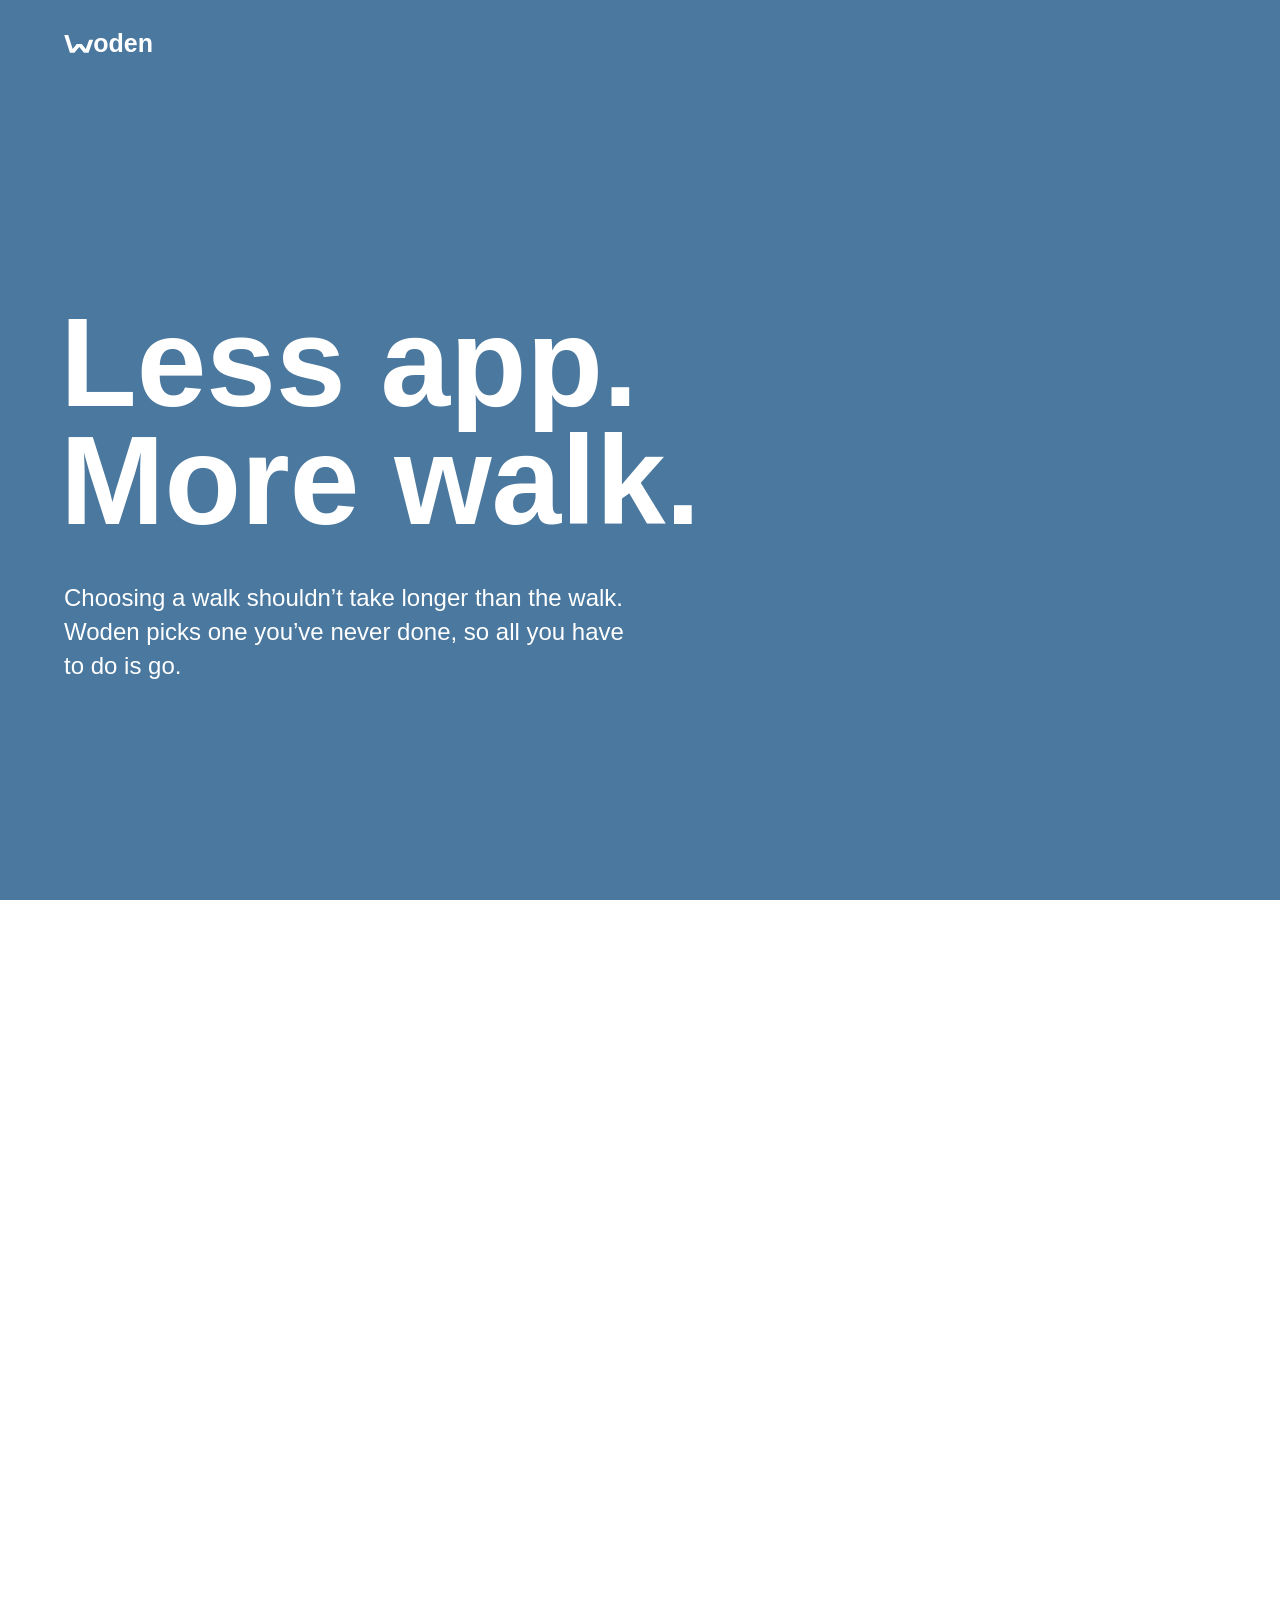
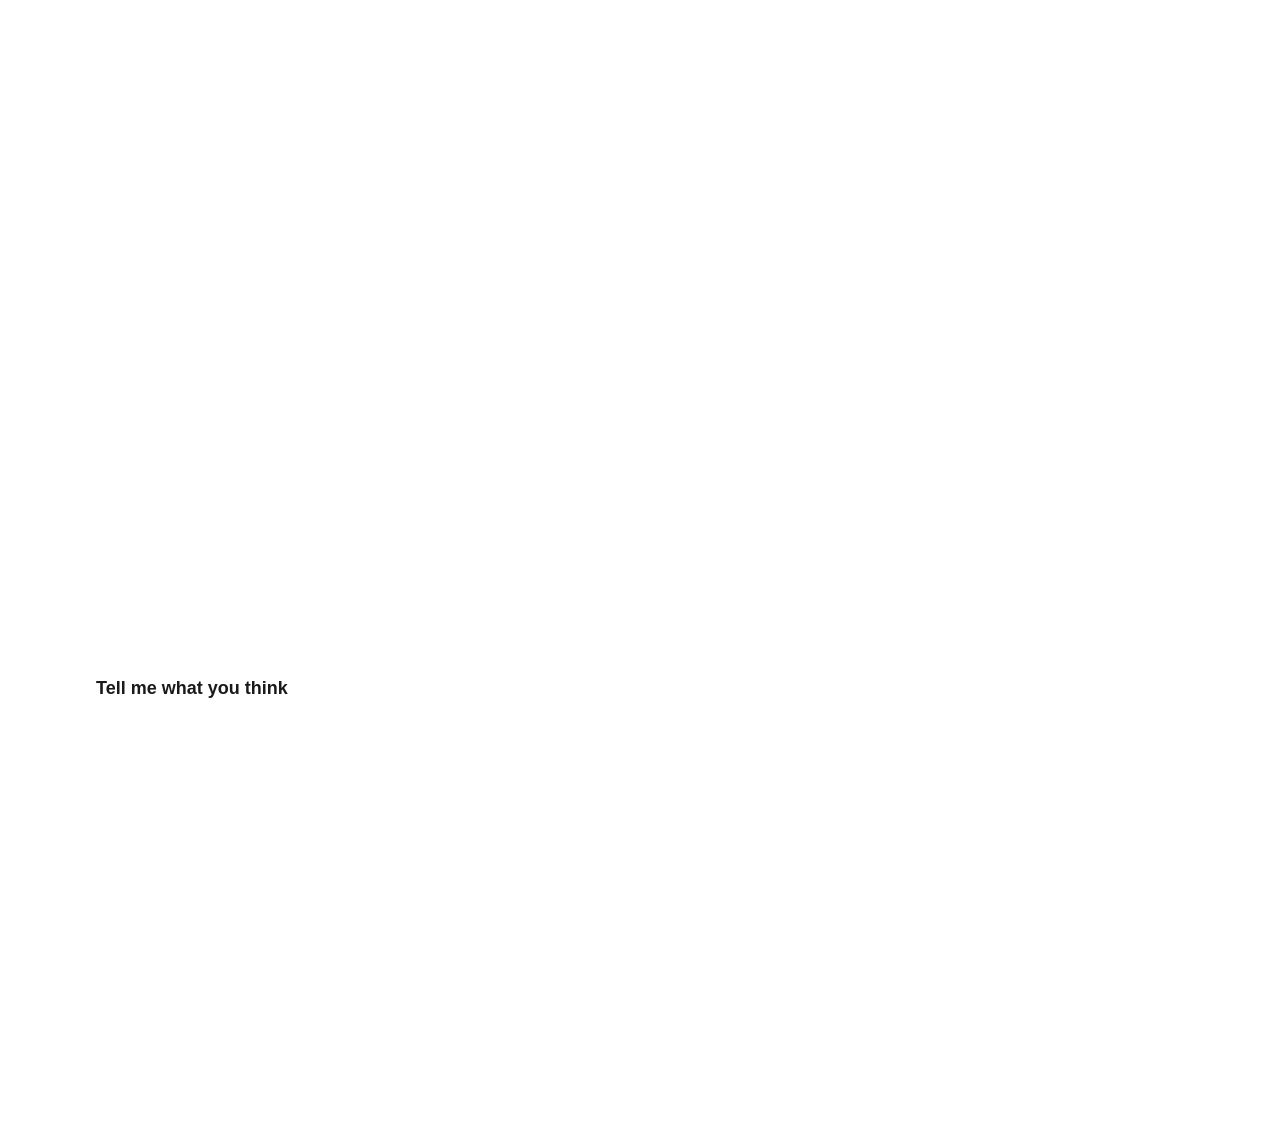
==== public/woden/index.html @ d143a9a8 "Woden: colour fills the screen when the phone address bar hides; OS line Co-Authored-By: Claude Opus" ====
<!doctype html>
<html lang="en-GB">
<head>
<meta name="robots" content="noindex">
<meta charset="utf-8">
<base href="/woden/">
<meta name="viewport" content="width=device-width,initial-scale=1,viewport-fit=cover">
<meta name="theme-color" content="#4A789F">
<title>Woden</title>
<meta name="description" content="Choosing a walk shouldn't take longer than the walk. Woden picks one you've never done, so all you have to do is go.">
<link rel="icon" href="data:image/svg+xml,%3Csvg%20xmlns='http://www.w3.org/2000/svg'%20viewBox='0%200%2072%2072'%3E%3Ccircle%20cx='36'%20cy='36'%20r='36'%20fill='%231A1A1A'/%3E%3Cg%20transform='translate(12.0%2021.4)%20scale(0.1169)'%3E%3Cpath%20fill='%23FFFFFF'%20d='M208.98%20167.00%20L276.09%20249.00%20L338.72%20249.00%20L404.39%2065.60%20L347.88%2065.60%20L301.27%20195.76%20L243.36%20125.00%20L174.61%20125.00%20L117.92%20194.25%20L55.86%200.00%20L0.00%200.00%20L79.56%20249.00%20L141.87%20249.00%20Z'/%3E%3C/g%3E%3C/svg%3E">
<style>
/* Woden concept page, version B (13 Nov): the day's colours fill the whole hero, the line art sits where the phone will be.
   On scroll the colour drains away and a front-on phone frame appears round the art. No angled phone. */
@font-face{font-family:"Inter";font-weight:100 900;font-display:swap;src:url(fonts/inter-latin-opsz-wght.woff2) format("woff2-variations"),url(fonts/inter-latin-opsz-wght.woff2) format("woff2")}
@font-face{font-family:"Zalando Sans Expanded";font-weight:200 900;font-display:swap;src:url(fonts/zalando-sans-expanded-latin-wght.woff2) format("woff2-variations"),url(fonts/zalando-sans-expanded-latin-wght.woff2) format("woff2")}
:root{
  --ink:#1A1A1A; --bg:#FFFFFF;
  --font:"Inter","Helvetica Neue",Arial,system-ui,sans-serif;
  --display:"Zalando Sans Expanded","Inter",sans-serif;
  --h1:min(calc((100vw - 2 * var(--edge)) / 9.2), 18.5svh);  /* 19:50 midpoint size (same as the flip): about 113px in a 1167 x 606 window, 139px at 1440. The headline runs past its column but stops short of the route art */ --h2:clamp(32px,3.7vw,52px);
  --body:20px; --body-lh:32px; --lede:24px; --lede-lh:34px;
  --edge:24px; --hdr:88px;
  --pw:clamp(220px,min(21vw,calc((100svh - 176px) * 0.462)),340px);  /* phone width: fits the window height */
  --cyc:15s;  /* one full round of the five days */
  color-scheme:light;
}
@media (min-width:1024px){ :root{ --edge:64px } }
@media (min-width:1440px){ :root{ --edge:80px } }
*{box-sizing:border-box}
html{-webkit-text-size-adjust:100%}
body{margin:0;background:var(--bg);color:var(--ink);font:400 var(--body)/var(--body-lh) var(--font);font-optical-sizing:auto;overflow-x:hidden}
a{color:inherit;text-decoration:none}
h1,h2{margin:0;font-family:var(--display);font-weight:600;letter-spacing:0;text-wrap:balance}
p{margin:0;text-wrap:pretty}
.nw{white-space:nowrap}
.wrap{padding-left:var(--edge);padding-right:var(--edge)}
:focus-visible{outline:3px solid currentColor;outline-offset:3px}
.btn{display:inline-flex;align-items:center;justify-content:center;height:56px;padding:0 32px;border-radius:999px;background:var(--ink);color:#FFFFFF;font:600 18px/1 var(--font);white-space:nowrap;transition:background .3s ease,color .3s ease}
.btn:hover{background:#3A3A37}
.btn.sm{height:40px;padding:0 20px;font-size:16px}

/* the weather wash: the day's colour, full window, cycling with the art (same timing, so the edges never show) */
.wash{position:fixed;top:0;left:0;right:0;height:100vh;height:100lvh;z-index:0;  /* 20:17 lvh: as tall as the screen with the address bar hidden, so no white strip when it slides away on phones */
  pointer-events:none;background:#4A789F;animation:wash var(--cyc) linear infinite;opacity:var(--wash,1)}
@keyframes wash{
  0%,16%{background:#4A789F} 20%,36%{background:#C08021} 40%,56%{background:#616461} 60%,76%{background:#B7935B} 80%,96%{background:#8B7A62} 100%{background:#4A789F}
}

/* header: white on the colour, ink once the colour has gone */
.hdr{position:absolute;inset:0 0 auto;z-index:20;transition:background .4s ease,color .4s ease;color:#FFFFFF}
.hdr .wrap{height:var(--hdr);display:flex;align-items:center}  /* logo left, static, alone (19:49): everything else on the page is left-aligned */
html.clear .hdr{background:var(--bg);color:var(--ink)}
.hdr::before{content:"";position:absolute;inset:0;z-index:-1;animation:wash var(--cyc) linear infinite;opacity:var(--wash,1);transition:opacity .4s ease}
html.clear .hdr::before{opacity:0}
.logo{--mk:32px;display:inline-flex;align-items:baseline;font:600 calc(var(--mk) * .866 * 65 / 72)/1 var(--display);letter-spacing:0;color:inherit}
.logo svg{width:1.1774em;height:0.714em;margin:0 -.01em 0 0;flex:none}
.logo path{fill:currentColor}
@media (max-width:600px){ .logo{--mk:22px} }

/* one stage: text on the left, the phone parked on the right for the whole story */
.stage{position:relative;z-index:1}
.stage .wrap{display:grid;grid-template-columns:minmax(0,3fr) minmax(0,2fr);gap:64px}
.hero{min-height:100svh;display:flex;flex-direction:column;justify-content:center;padding-top:var(--hdr);color:#FFFFFF}
.hero h1{font-size:var(--h1);line-height:.94;margin-left:-.03em;white-space:nowrap}
.hero .lede{margin-top:40px;max-width:24em;font-size:var(--lede);line-height:var(--lede-lh)}
.step{min-height:calc(100svh - var(--hdr));display:flex;align-items:center}
.step h2{font-size:var(--h2);line-height:1}
.step p{margin-top:24px;max-width:26em}
.step .btn{margin-top:40px}
.step.fin h2{font-size:clamp(44px,4.8vw,76px);line-height:.94}
/* after the hero the page stays white to the end: ink text, black buttons. The finale keeps the phone and plays the coloured maps in it. */
.step,.ftr{color:#FFFFFF;transition:color .4s ease}
html.clear .step,html.clear .ftr{color:var(--ink)}
.step .btn{background:#FFFFFF;color:var(--ink)}
html.clear .step .btn{background:var(--ink);color:#FFFFFF}

.park{position:sticky;top:0;height:100svh;display:flex;align-items:center;justify-content:center;padding-top:var(--hdr)}
/* the phone: straight on. In the hero only its screen shows, the same colour as the wash, so the art looks loose on the page */
.phone{position:relative;width:var(--pw);aspect-ratio:390/844}
.frame{position:absolute;inset:calc(var(--pw) * -.0571);border-radius:calc(var(--pw) * .1714);background:#1A1A1A;opacity:var(--frame,0)}  /* Sniff proportions: 16px bezel, 48px outer and 32px screen radius on a 280px screen */
.screen{position:absolute;inset:0;border-radius:calc(var(--pw) * .1143 * var(--frame,0));overflow:hidden;opacity:0;transition:opacity .45s ease}
.screen.on{opacity:1}
.screen img{position:absolute;inset:0;width:100%;height:100%;object-fit:cover;display:block}
/* the walls: white lines on transparent, over a background running the wash's own animation, so colour and wash never drift apart.
   Each line fades in while the colour changes, holds, then fades out as the next comes in. */
.walls{animation:wash var(--cyc) linear infinite}
.walls img{opacity:0;animation:wl var(--cyc) linear infinite}
.walls img:nth-child(1){animation-delay:calc(var(--cyc) * -.04)}
.walls img:nth-child(2){animation-delay:calc(var(--cyc) * .16)}
.walls img:nth-child(3){animation-delay:calc(var(--cyc) * .36)}
.walls img:nth-child(4){animation-delay:calc(var(--cyc) * .56)}
.walls img:nth-child(5){animation-delay:calc(var(--cyc) * .76)}
@keyframes wl{0%{opacity:0}4%,20%{opacity:1}24%,100%{opacity:0}}
.mphone{display:none}
.ftr{position:relative;z-index:1;padding:96px 0 calc(48px + env(safe-area-inset-bottom,0px));font-size:16px;line-height:24px}

@media (max-width:900px){
  :root{--hdr:72px}
  .hero{padding-bottom:64px}
  .hero .art.walls{animation:none;background:transparent}  /* lines sit straight on the wash, so they fade with it */
  .stage .wrap{display:block}
  .park{display:none}
  .hero{min-height:100svh;padding-top:calc(var(--hdr) + 48px)}
  .hero h1{font-size:calc((100vw - 2 * var(--edge)) / 6.3)}
  .hero .lede{margin-top:24px;font-size:21px;line-height:31px}
  /* phones (20:05): the route fills the space left under the lede, cropped to the route so there is no empty canvas above it */
  .hero{justify-content:flex-start}
  .hero .art{flex:1 1 0;min-height:200px;max-height:440px;width:100%;margin:32px 0 0;aspect-ratio:auto}
  .hero .art img{inset:auto;left:50%;top:50%;width:140.3%;height:189.6%;transform:translate(-50%,-50%);object-fit:contain}  /* the route is the middle 71% x 53% of each picture: this makes that part fit the box */
  .step,.step.fin{min-height:0;display:block;padding-block:64px}
  .step.fin h2{font-size:9.6vw}
  .mphone{display:flex;justify-content:center;margin-top:56px}
  .mphone .phone{--pw:min(300px,78vw)}
  .mphone .frame{opacity:1}
  .mphone .screen{opacity:1;border-radius:calc(var(--pw) * .1143)}
  .step.fin{padding-top:96px}
}
@media (min-width:901px){ .hero .art{display:none} }
.art{position:relative;aspect-ratio:390/844}
.art img{position:absolute;inset:0;width:100%;height:100%}
@media (prefers-reduced-motion:reduce){
  .wash,.walls,.walls img,.hdr::before,.hero,.step.fin,.ftr{animation:none}
  .walls{background:#4A789F}.walls img{opacity:0}.walls img:first-child{opacity:1}
  .screen{transition:none}
}
</style>
</head>
<body>
<div class="wash" aria-hidden="true"></div>
<header class="hdr"><div class="wrap">
  <a class="logo" href="./" id="logo" aria-label="Woden">
    <svg viewBox="0 0 404.39 249" aria-hidden="true" style="overflow:visible"><path d="M208.98 167.00 L276.09 249.00 L338.72 249.00 L404.39 65.60 L347.88 65.60 L301.27 195.76 L243.36 125.00 L174.61 125.00 L117.92 194.25 L55.86 0.00 L0.00 0.00 L79.56 249.00 L141.87 249.00 Z"></path></svg>
    <span aria-hidden="true">oden</span>
  </a>
</div></header>
<main class="stage"><div class="wrap">
  <div class="steps">
    <section class="hero">
      <h1>Less app.<br>More walk.</h1>
      <p class="lede">Choosing a walk shouldn’t take longer than the walk. Woden picks one you’ve never done, so all you have to do is go.</p>
      <div class="art walls" aria-hidden="true"><img src="screens/line-0.webp" alt=""><img src="screens/line-1.webp" alt=""><img src="screens/line-2.webp" alt=""><img src="screens/line-3.webp" alt=""><img src="screens/line-4.webp" alt=""></div>
    </section>
    <section class="step" data-i="0">
      <div><h2>No set-up</h2>
        <p>Open it and today’s walk is already there. Change where you set off from, how long you want to drive or how long you want to walk, and it finds another.</p></div>
      <div class="mphone"><div class="phone"><i class="frame"></i><div class="screen"><img src="screens/set.webp" alt="Today, with the drive length open: up to 30 min, 1 hour, 1h 30 or 2 hours." loading="lazy"></div></div></div>
    </section>
    <section class="step" data-i="1">
      <div><h2>Discover somewhere new</h2>
        <p>Not a list of 400 trails to scroll through, just one walk, picked for the day and its weather.</p></div>
      <div class="mphone"><div class="phone"><i class="frame"></i><div class="screen"><img src="screens/today.webp" alt="Today's walk: Chanctonbury Ring, 1h 13 drive, 5.8 km walk." loading="lazy"></div></div></div>
    </section>
    <section class="step" data-i="2">
      <div><h2>Google gets you there</h2>
        <p>Woden sends the route to Google Maps and ends it at a free car park.</p></div>
      <div class="mphone"><div class="phone"><i class="frame"></i><div class="screen"><img src="screens/carpark.webp" alt="At the car park: You're here, the loop on a grey map with hills shaded, Start walk." loading="lazy"></div></div></div>
    </section>
    <section class="step" data-i="3">
      <div><h2>Maps you hardly need</h2>
        <p>Once you’re walking, the map turns with you, so the way ahead is always up. It’s black and white, with the hills shaded the way Ordnance Survey used to. Glance at it if you’re unsure. Otherwise follow the signs and look up.</p></div>
      <div class="mphone"><div class="phone"><i class="frame"></i><div class="screen"><img src="screens/walk.webp" alt="Walking: a black and white map turned to the way you’re going, hills shaded in grey, the route in black." loading="lazy"></div></div></div>
    </section>
    <section class="step" data-i="4">
      <div><h2>Keep the day</h2>
        <p>No questions at the end, just one picture of your day: the drive and the walk as a single line. Its colour comes from the weather on the walk. Cold days come out blue, warm days gold, and cloud or rain makes it darker. Keep it as a wallpaper, then head home or let Woden pick a pub nearby.</p></div>
      <div class="mphone"><div class="phone"><i class="frame"></i><div class="screen walls" role="img" aria-label="Five days as single white lines, each on its weather colour: blue for cold, gold for warm, darker for cloud and rain."><img src="screens/line-0.webp" alt=""><img src="screens/line-1.webp" alt=""><img src="screens/line-2.webp" alt=""><img src="screens/line-3.webp" alt=""><img src="screens/line-4.webp" alt=""></div></div></div>
    </section>
    <section class="step fin" data-i="-1">
      <div><h2>Drive. Walk.<br>Rest.</h2>
        <p>Woden’s a concept for now. If you would use it, or wouldn’t, I would love to hear why.</p>
        <a class="btn" href="mailto:tony@gandalondon.com?subject=Woden">Tell me what you think</a></div>
    </section>
  </div>
  <div class="park" aria-hidden="true"><div class="phone" id="ph">
    <i class="frame"></i>
    <div class="screen walls on" data-i="-1"><img src="screens/line-0.webp" alt=""><img src="screens/line-1.webp" alt=""><img src="screens/line-2.webp" alt=""><img src="screens/line-3.webp" alt=""><img src="screens/line-4.webp" alt=""></div>
    <div class="screen" data-i="0"><img src="screens/set.webp" alt=""></div>
    <div class="screen" data-i="1"><img src="screens/today.webp" alt=""></div>
    <div class="screen" data-i="2"><img src="screens/carpark.webp" alt=""></div>
    <div class="screen" data-i="3"><img src="screens/walk.webp" alt=""></div>
    <div class="screen walls" data-i="4"><img src="screens/line-0.webp" alt=""><img src="screens/line-1.webp" alt=""><img src="screens/line-2.webp" alt=""><img src="screens/line-3.webp" alt=""><img src="screens/line-4.webp" alt=""></div>
  </div></div>
</div></main>
<footer class="ftr"><div class="wrap">
  <p>&copy; 2026 Woden, a concept by <a href="https://gandalondon.com" target="_blank" rel="noopener" class="nw">Tony Goff-Yu</a>. Map data &copy; OpenStreetMap contributors. Contains OS data &copy; Crown copyright and database right 2026.</p>
</div></footer>
<script src="site.js"></script>
<script>
/* scroll: over the first 60% of a screen the wash fades out and the phone frame fades in round the art; then the screens follow the story */
(function(){
  var root=document.documentElement, steps=[].slice.call(document.querySelectorAll(".step")), ph=document.getElementById("ph"), fin=document.querySelector(".fin"), hero=document.querySelector(".hero"),
      scr=[].slice.call(ph.querySelectorAll(".screen")), mq=matchMedia("(max-width:900px)"), cur=-1, q=false;
  function show(i){ if(i===cur) return; cur=i; scr.forEach(function(s){ s.classList.toggle("on", +s.dataset.i===i); }); }
  function f(){ q=false;
    var vh=innerHeight, m=mq.matches, h0=m ? Math.max(0,hero.offsetHeight-vh) : 0,
        p=Math.max(0,Math.min(1,(scrollY-h0)/(vh*(m?.5:.6)))), e=p*p*(3-2*p);  /* phones: the fade starts once the whole hero has been seen */
    /* the tail: as the finale comes up, the phone switches back to the coloured maps (no colour wash on the page) */
    var ft=fin.getBoundingClientRect().top, r=Math.max(0,Math.min(1,(vh-ft)/(vh*.6))), t=r*r*(3-2*r);
    if(m){ root.style.setProperty("--wash",(1-e).toFixed(3)); root.style.removeProperty("--frame"); root.classList.toggle("clear", e>.5); return; }
    root.style.setProperty("--wash",(1-e).toFixed(3));
    root.style.setProperty("--frame",e.toFixed(3));
    root.classList.toggle("clear", e>.5);
    var best=-1, bd=1e9, mid=vh/2;
    if(scrollY>vh*.5 && t<.5) steps.forEach(function(el){ var r=el.getBoundingClientRect(), d=Math.abs(r.top+r.height/2-mid); if(d<bd){ bd=d; best=+el.dataset.i; } });
    show(best);
  }
  addEventListener("scroll",function(){ if(!q){ q=true; requestAnimationFrame(f); } },{passive:true});
  addEventListener("resize",f); f();
})();
</script>
</body>
</html>
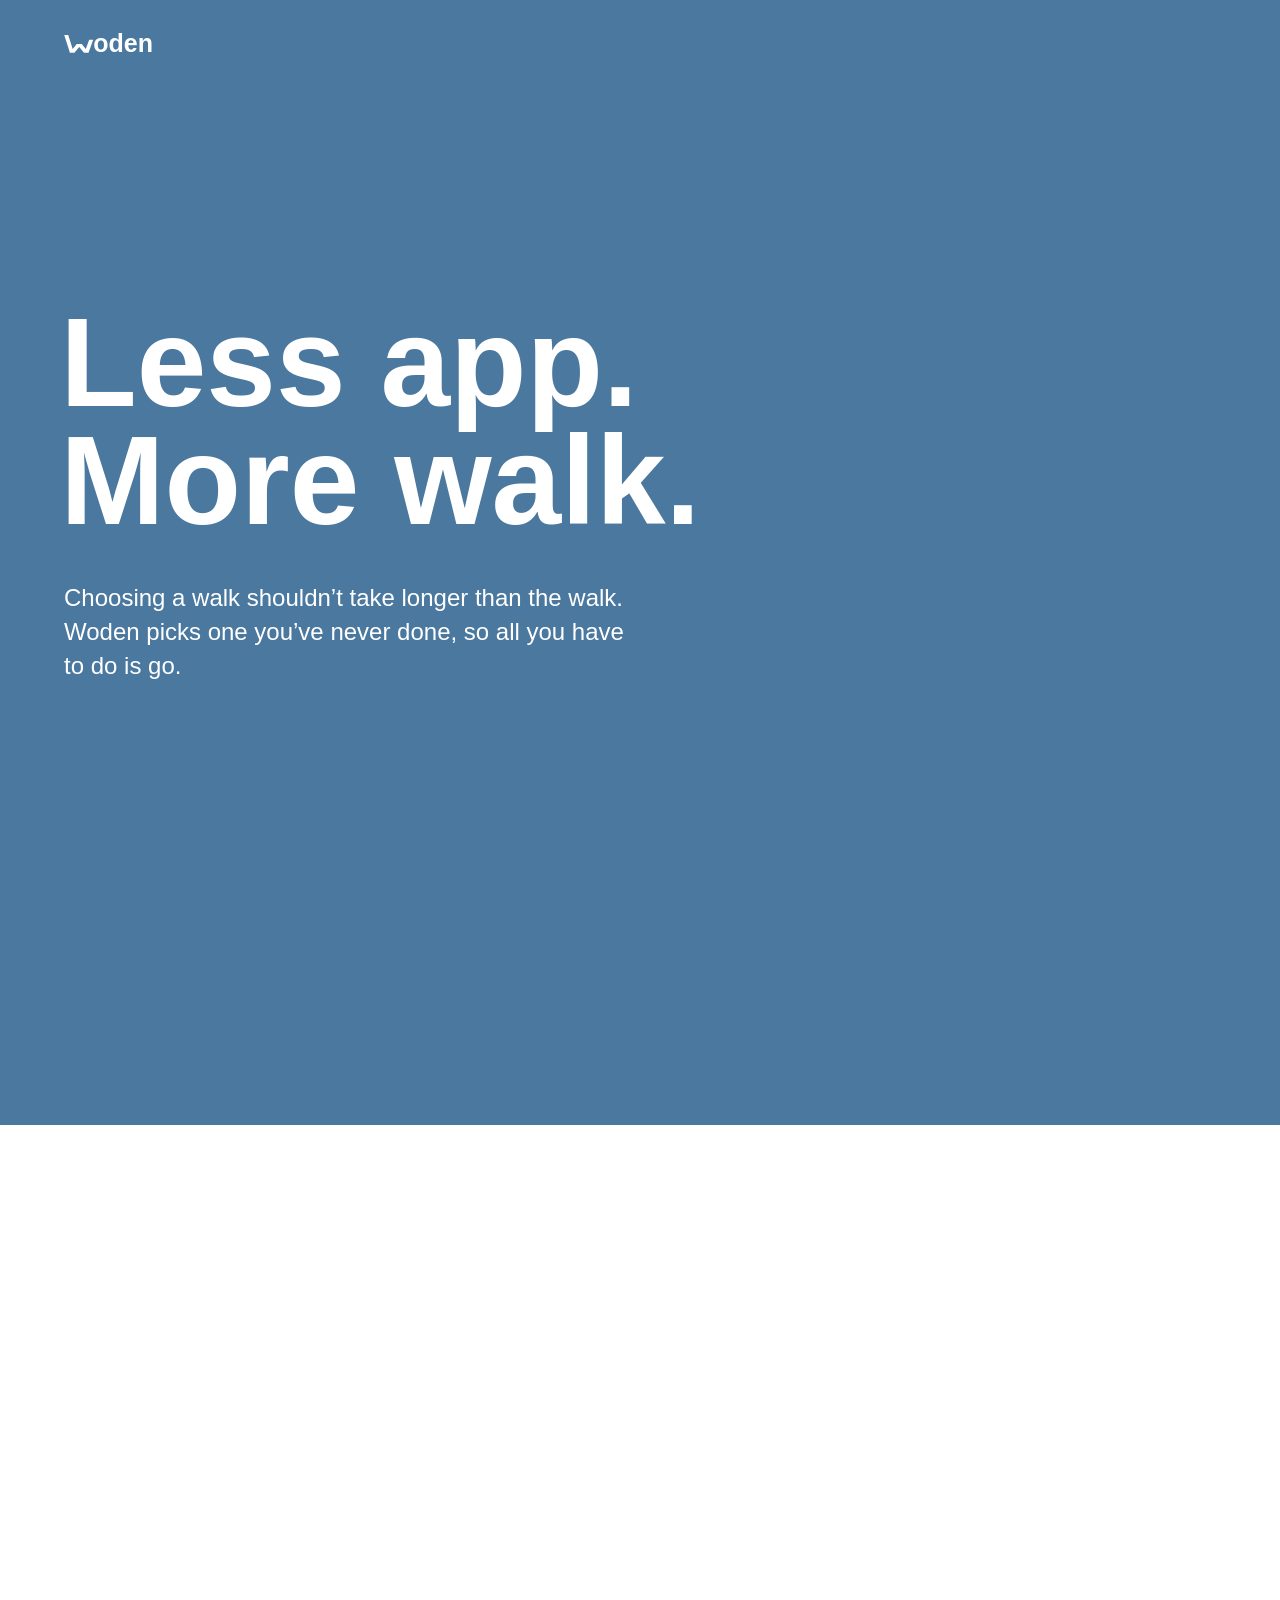
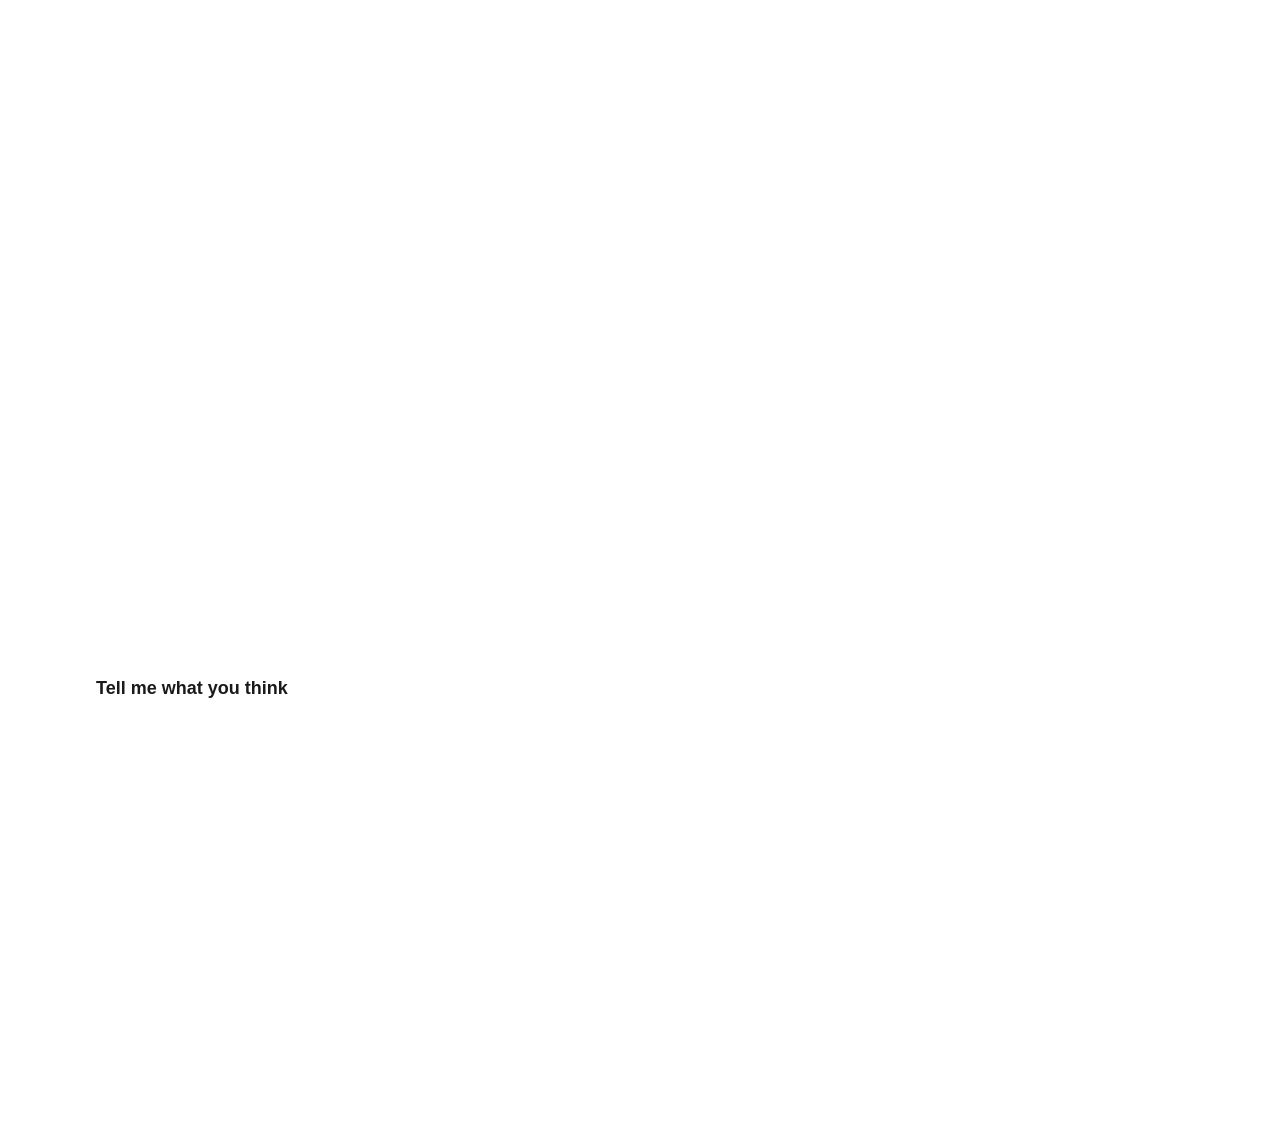
==== commit e47de054: "Woden: colour layer overscans the screen (no white band on a fast flick); hero route fades with the " ====
--- a/public/woden/index.html
+++ b/public/woden/index.html
@@ -9,11 +9,13 @@
 <title>Woden</title>
 <meta name="description" content="Choosing a walk shouldn't take longer than the walk. Woden picks one you've never done, so all you have to do is go.">
 <link rel="icon" href="data:image/svg+xml,%3Csvg%20xmlns='http://www.w3.org/2000/svg'%20viewBox='0%200%2072%2072'%3E%3Ccircle%20cx='36'%20cy='36'%20r='36'%20fill='%231A1A1A'/%3E%3Cg%20transform='translate(12.0%2021.4)%20scale(0.1169)'%3E%3Cpath%20fill='%23FFFFFF'%20d='M208.98%20167.00%20L276.09%20249.00%20L338.72%20249.00%20L404.39%2065.60%20L347.88%2065.60%20L301.27%20195.76%20L243.36%20125.00%20L174.61%20125.00%20L117.92%20194.25%20L55.86%200.00%20L0.00%200.00%20L79.56%20249.00%20L141.87%20249.00%20Z'/%3E%3C/g%3E%3C/svg%3E">
+<link rel="preload" href="fonts/zalando-sans-expanded-latin-wght.woff2" as="font" type="font/woff2" crossorigin>
+<link rel="preload" href="fonts/inter-latin-opsz-wght.woff2" as="font" type="font/woff2" crossorigin>
 <style>
 /* Woden concept page, version B (13 Nov): the day's colours fill the whole hero, the line art sits where the phone will be.
    On scroll the colour drains away and a front-on phone frame appears round the art. No angled phone. */
-@font-face{font-family:"Inter";font-weight:100 900;font-display:swap;src:url(fonts/inter-latin-opsz-wght.woff2) format("woff2-variations"),url(fonts/inter-latin-opsz-wght.woff2) format("woff2")}
-@font-face{font-family:"Zalando Sans Expanded";font-weight:200 900;font-display:swap;src:url(fonts/zalando-sans-expanded-latin-wght.woff2) format("woff2-variations"),url(fonts/zalando-sans-expanded-latin-wght.woff2) format("woff2")}
+@font-face{font-family:"Inter";font-weight:100 900;font-display:block;src:url(fonts/inter-latin-opsz-wght.woff2) format("woff2-variations"),url(fonts/inter-latin-opsz-wght.woff2) format("woff2")}
+@font-face{font-family:"Zalando Sans Expanded";font-weight:200 900;font-display:block;src:url(fonts/zalando-sans-expanded-latin-wght.woff2) format("woff2-variations"),url(fonts/zalando-sans-expanded-latin-wght.woff2) format("woff2")}
 :root{
   --ink:#1A1A1A; --bg:#FFFFFF;
   --font:"Inter","Helvetica Neue",Arial,system-ui,sans-serif;
@@ -41,18 +43,16 @@
 .btn.sm{height:40px;padding:0 20px;font-size:16px}
 
 /* the weather wash: the day's colour, full window, cycling with the art (same timing, so the edges never show) */
-.wash{position:fixed;top:0;left:0;right:0;height:100vh;height:100lvh;z-index:0;  /* 20:17 lvh: as tall as the screen with the address bar hidden, so no white strip when it slides away on phones */
+.wash{position:fixed;top:-25vh;left:0;right:0;height:150vh;top:-25lvh;height:150lvh;z-index:0;  /* 22:10 overscan: Android Chrome lags fixed layers on a fast flick, which uncovered a white band at the bottom; a quarter screen spare above and below covers it */
+    /* 20:17 lvh: as tall as the screen with the address bar hidden, so no white strip when it slides away on phones */
   pointer-events:none;background:#4A789F;animation:wash var(--cyc) linear infinite;opacity:var(--wash,1)}
 @keyframes wash{
   0%,16%{background:#4A789F} 20%,36%{background:#C08021} 40%,56%{background:#616461} 60%,76%{background:#B7935B} 80%,96%{background:#8B7A62} 100%{background:#4A789F}
 }
 
 /* header: white on the colour, ink once the colour has gone */
-.hdr{position:absolute;inset:0 0 auto;z-index:20;transition:background .4s ease,color .4s ease;color:#FFFFFF}
+.hdr{position:absolute;inset:0 0 auto;z-index:20;color:#FFFFFF}  /* 20:22 no background or colour switch: the header scrolls away, so the old sticky-header swap only caused a flash */
 .hdr .wrap{height:var(--hdr);display:flex;align-items:center}  /* logo left, static, alone (19:49): everything else on the page is left-aligned */
-html.clear .hdr{background:var(--bg);color:var(--ink)}
-.hdr::before{content:"";position:absolute;inset:0;z-index:-1;animation:wash var(--cyc) linear infinite;opacity:var(--wash,1);transition:opacity .4s ease}
-html.clear .hdr::before{opacity:0}
 .logo{--mk:32px;display:inline-flex;align-items:baseline;font:600 calc(var(--mk) * .866 * 65 / 72)/1 var(--display);letter-spacing:0;color:inherit}
 .logo svg{width:1.1774em;height:0.714em;margin:0 -.01em 0 0;flex:none}
 .logo path{fill:currentColor}
@@ -91,14 +91,14 @@
 .walls img:nth-child(3){animation-delay:calc(var(--cyc) * .36)}
 .walls img:nth-child(4){animation-delay:calc(var(--cyc) * .56)}
 .walls img:nth-child(5){animation-delay:calc(var(--cyc) * .76)}
-@keyframes wl{0%{opacity:0}4%,20%{opacity:1}24%,100%{opacity:0}}
+@keyframes wl{0%,2%{opacity:0}4%,20%{opacity:1}22%,100%{opacity:0}}  /* 22:05 each line fades out in the first half of the colour change and the next fades in over the second half: no overlap, and no faint line on a settled colour */
 .mphone{display:none}
 .ftr{position:relative;z-index:1;padding:96px 0 calc(48px + env(safe-area-inset-bottom,0px));font-size:16px;line-height:24px}
 
 @media (max-width:900px){
   :root{--hdr:72px}
   .hero{padding-bottom:64px}
-  .hero .art.walls{animation:none;background:transparent}  /* lines sit straight on the wash, so they fade with it */
+  .hero .art.walls{animation:none;background:transparent;opacity:var(--wash,1)}  /* lines sit straight on the wash and fade out with it as you scroll (22:10: they stayed white, so white on cream) */
   .stage .wrap{display:block}
   .park{display:none}
   .hero{min-height:100svh;padding-top:calc(var(--hdr) + 48px)}
@@ -120,7 +120,7 @@
 .art{position:relative;aspect-ratio:390/844}
 .art img{position:absolute;inset:0;width:100%;height:100%}
 @media (prefers-reduced-motion:reduce){
-  .wash,.walls,.walls img,.hdr::before,.hero,.step.fin,.ftr{animation:none}
+  .wash,.walls,.walls img,.hero,.step.fin,.ftr{animation:none}
   .walls{background:#4A789F}.walls img{opacity:0}.walls img:first-child{opacity:1}
   .screen{transition:none}
 }
@@ -164,7 +164,7 @@
     <section class="step" data-i="4">
       <div><h2>Keep the day</h2>
         <p>No questions at the end, just one picture of your day: the drive and the walk as a single line. Its colour comes from the weather on the walk. Cold days come out blue, warm days gold, and cloud or rain makes it darker. Keep it as a wallpaper, then head home or let Woden pick a pub nearby.</p></div>
-      <div class="mphone"><div class="phone"><i class="frame"></i><div class="screen walls" role="img" aria-label="Five days as single white lines, each on its weather colour: blue for cold, gold for warm, darker for cloud and rain."><img src="screens/line-0.webp" alt=""><img src="screens/line-1.webp" alt=""><img src="screens/line-2.webp" alt=""><img src="screens/line-3.webp" alt=""><img src="screens/line-4.webp" alt=""></div></div></div>
+      <div class="mphone"><div class="phone"><i class="frame"></i><div class="screen"><img src="screens/walks.webp" alt="Your walks: four days, each a white line on its weather colour, from cold blue to warm gold." loading="lazy"></div></div></div>
     </section>
     <section class="step fin" data-i="-1">
       <div><h2>Drive. Walk.<br>Rest.</h2>
@@ -179,7 +179,7 @@
     <div class="screen" data-i="1"><img src="screens/today.webp" alt=""></div>
     <div class="screen" data-i="2"><img src="screens/carpark.webp" alt=""></div>
     <div class="screen" data-i="3"><img src="screens/walk.webp" alt=""></div>
-    <div class="screen walls" data-i="4"><img src="screens/line-0.webp" alt=""><img src="screens/line-1.webp" alt=""><img src="screens/line-2.webp" alt=""><img src="screens/line-3.webp" alt=""><img src="screens/line-4.webp" alt=""></div>
+    <div class="screen" data-i="4"><img src="screens/walks.webp" alt=""></div>
   </div></div>
 </div></main>
 <footer class="ftr"><div class="wrap">
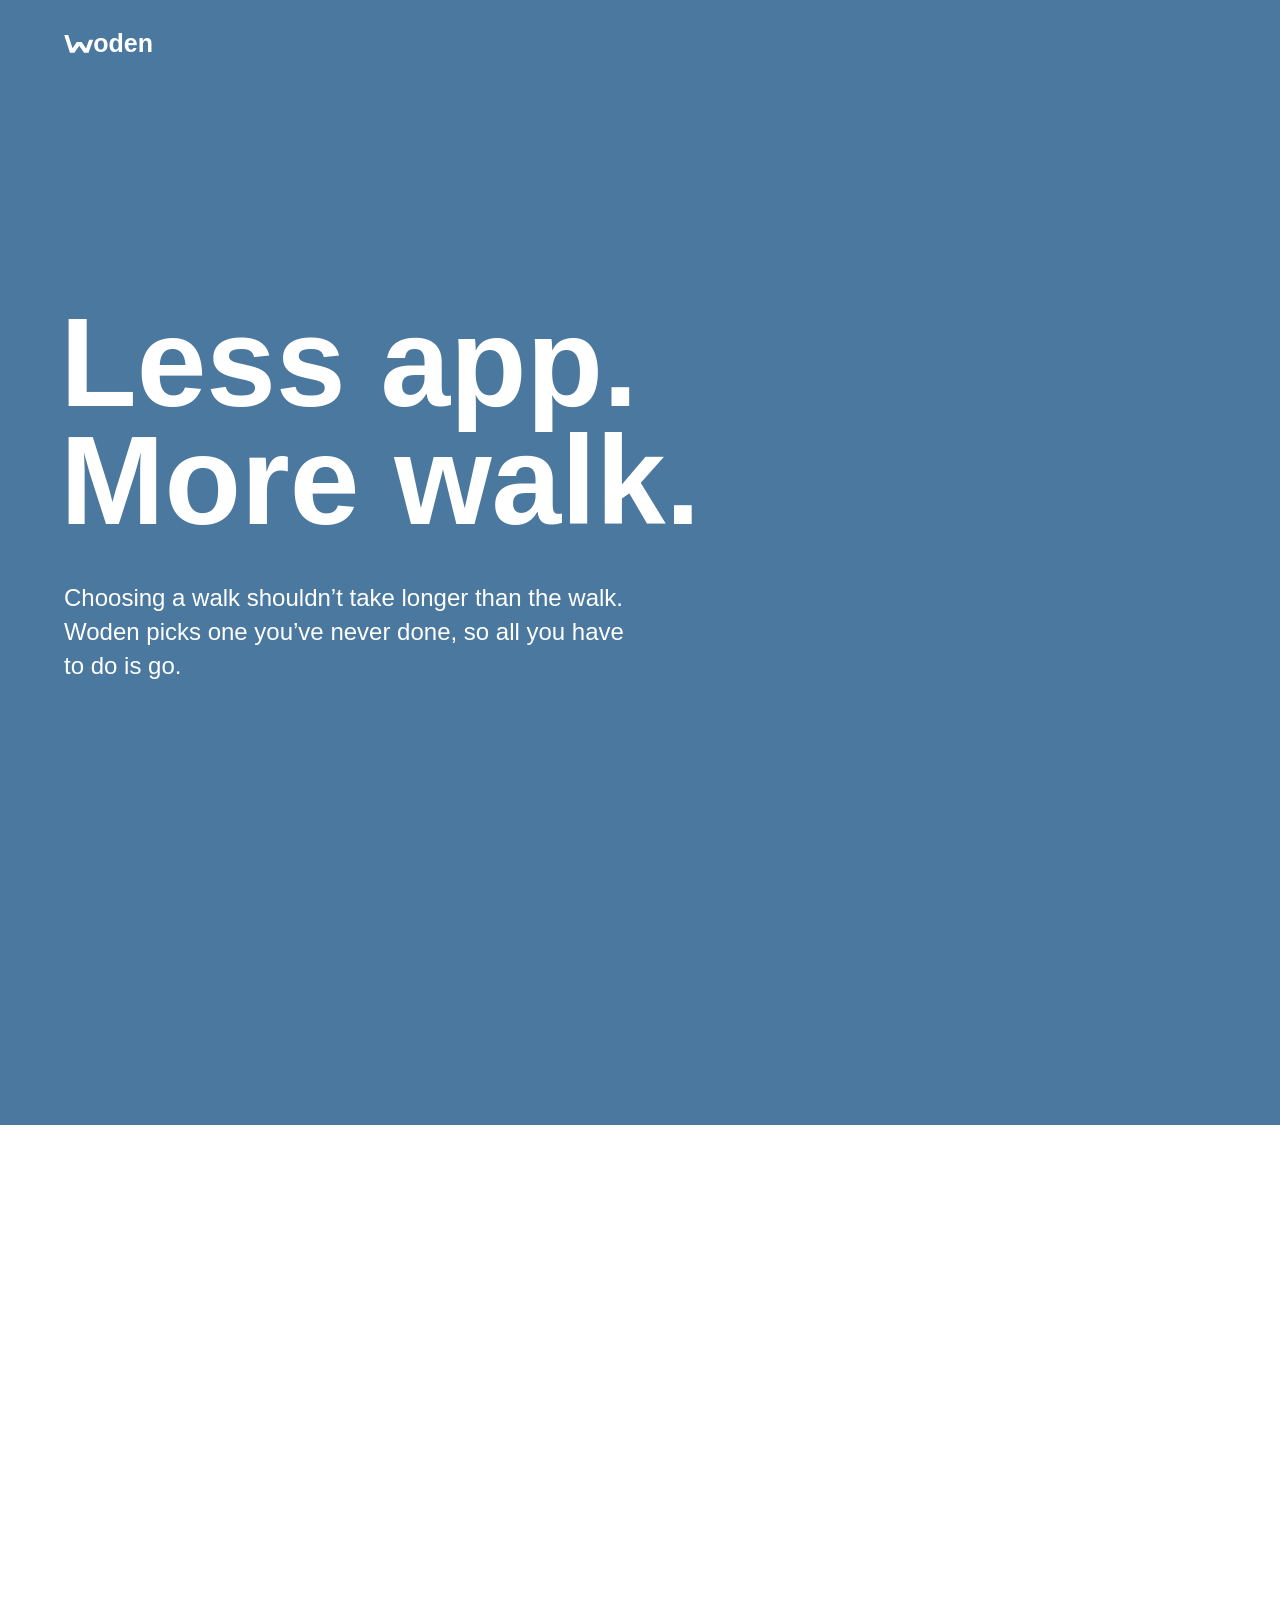
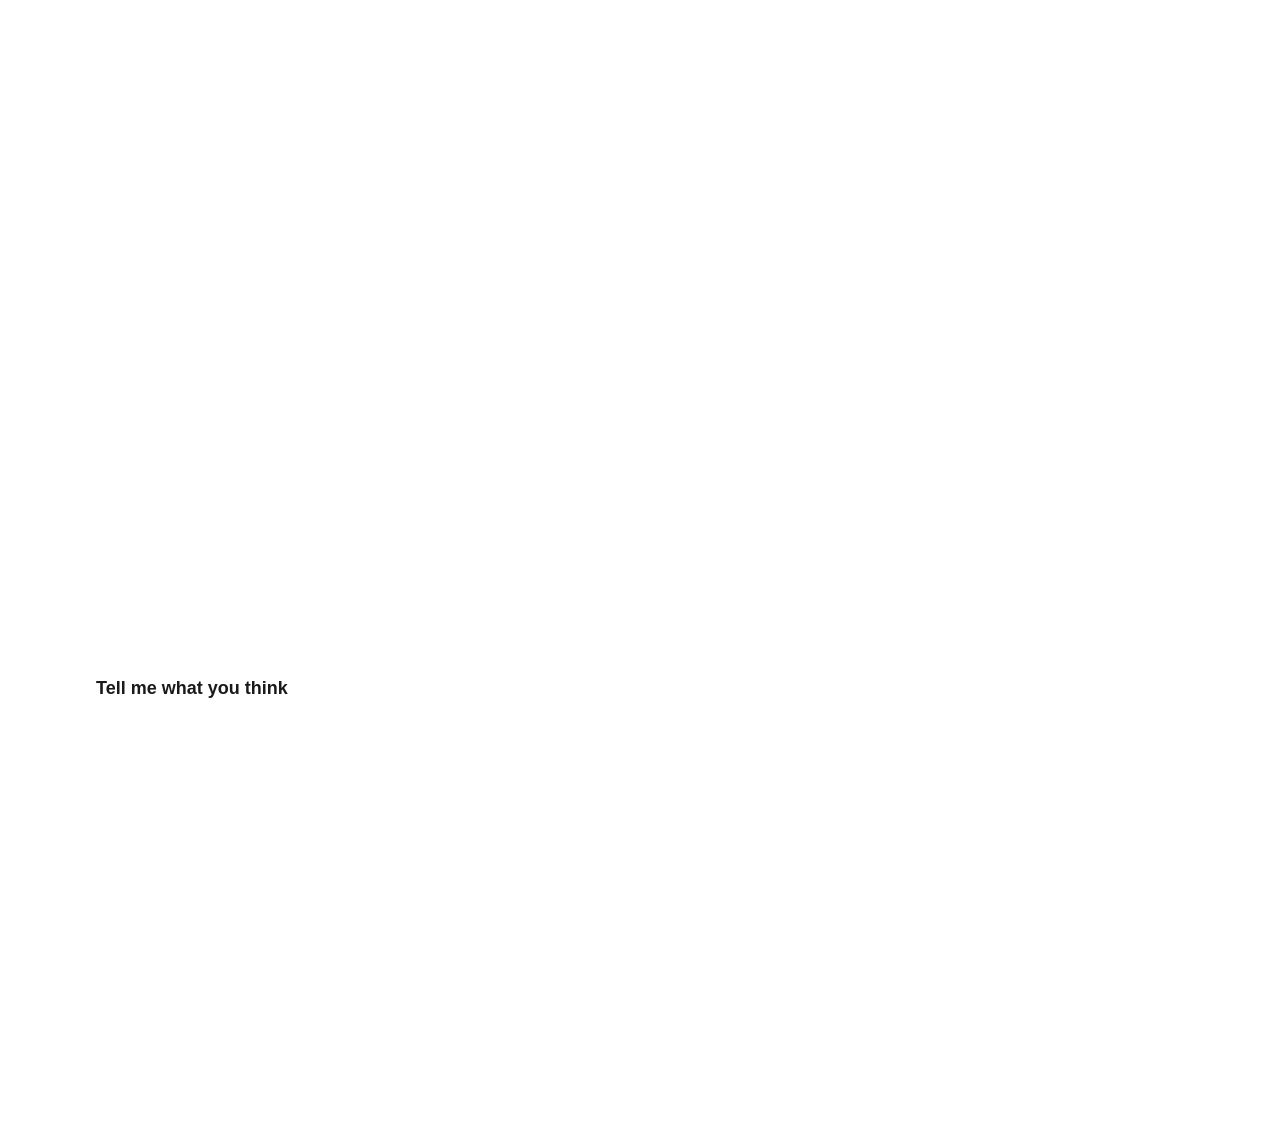
==== commit a09a818e: "Woden: raise the middle point of the W mark Co-Authored-By: Claude Opus 5.5 <noreply@anthropic.com> " ====
--- a/public/woden/index.html
+++ b/public/woden/index.html
@@ -38,7 +38,7 @@
 .nw{white-space:nowrap}
 .wrap{padding-left:var(--edge);padding-right:var(--edge)}
 :focus-visible{outline:3px solid currentColor;outline-offset:3px}
-.btn{display:inline-flex;align-items:center;justify-content:center;height:56px;padding:0 32px;border-radius:999px;background:var(--ink);color:#FFFFFF;font:600 18px/1 var(--font);white-space:nowrap;transition:background .3s ease,color .3s ease}
+.btn{display:inline-flex;align-items:center;justify-content:center;height:56px;padding:0 32px;border-radius:999px;background:var(--ink);color:#FFFFFF;font:600 18px/1 var(--display);white-space:nowrap;transition:background .3s ease,color .3s ease}
 .btn:hover{background:#3A3A37}
 .btn.sm{height:40px;padding:0 20px;font-size:16px}
 
@@ -130,7 +130,7 @@
 <div class="wash" aria-hidden="true"></div>
 <header class="hdr"><div class="wrap">
   <a class="logo" href="./" id="logo" aria-label="Woden">
-    <svg viewBox="0 0 404.39 249" aria-hidden="true" style="overflow:visible"><path d="M208.98 167.00 L276.09 249.00 L338.72 249.00 L404.39 65.60 L347.88 65.60 L301.27 195.76 L243.36 125.00 L174.61 125.00 L117.92 194.25 L55.86 0.00 L0.00 0.00 L79.56 249.00 L141.87 249.00 Z"></path></svg>
+    <svg viewBox="0 0 404.39 249" aria-hidden="true" style="overflow:visible"><path d="M208.98 149.48 L276.09 249.00 L338.72 249.00 L404.39 65.60 L347.88 65.60 L303.94 188.31 L243.36 98.50 L174.61 98.50 L115.38 186.31 L55.86 0.00 L0.00 0.00 L79.56 249.00 L141.87 249.00 Z"></path></svg>
     <span aria-hidden="true">oden</span>
   </a>
 </div></header>
